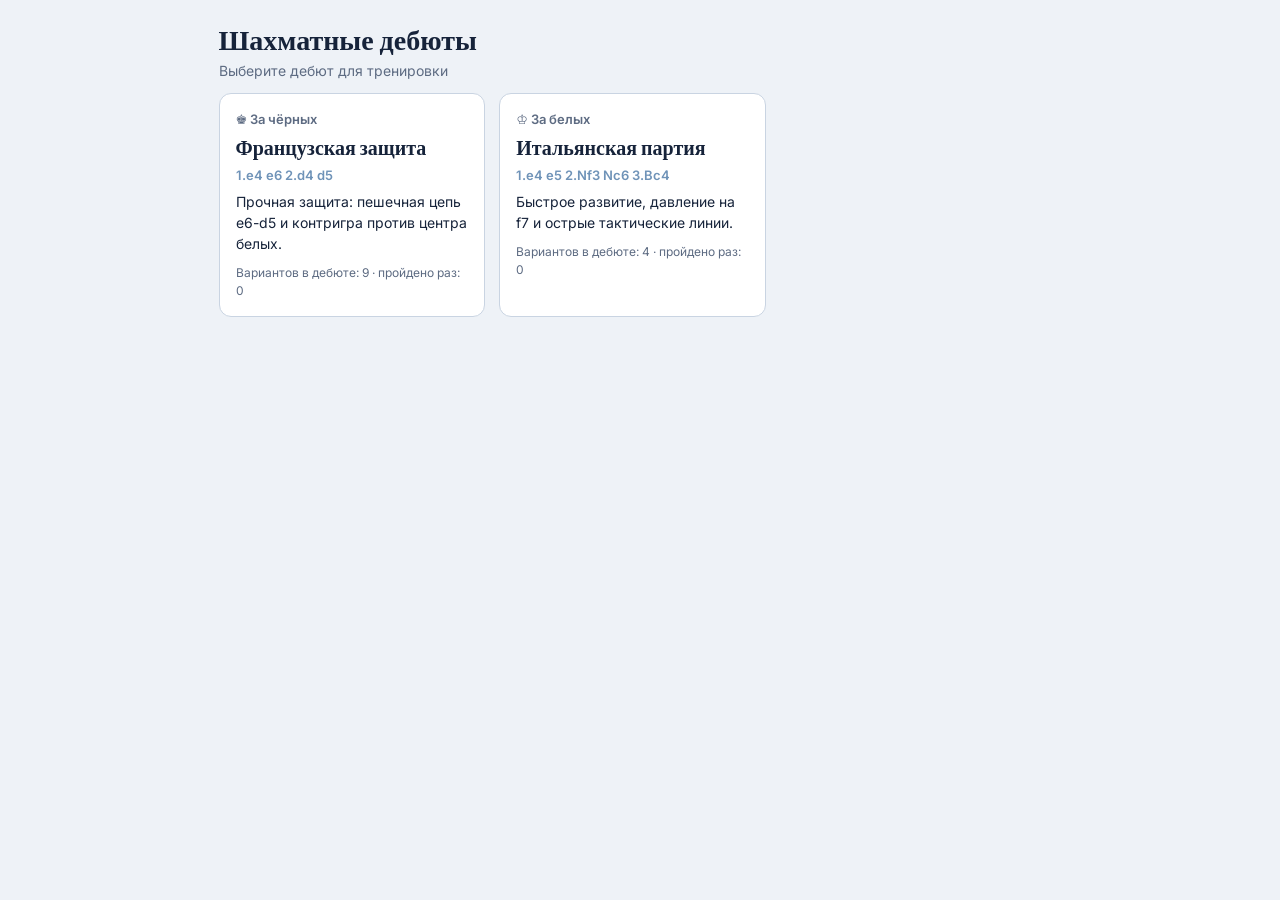
==== index.html @ 1d0654d7 "splitting into files, merging debuts" ====
<!DOCTYPE html>
<html lang="ru">
<head>
<meta charset="utf-8">
<meta name="viewport" content="width=device-width, initial-scale=1, viewport-fit=cover">
<title>Тренажёр шахматных дебютов</title>
<link rel="stylesheet" href="https://fonts.googleapis.com/css2?family=Fraunces:wght@500;700&family=Inter:wght@400;600&display=swap">
<link rel="stylesheet" href="style.css">
</head>
<body>
<div id="menu" class="menu"><h1>Шахматные дебюты</h1><p class="sub">Выберите дебют для тренировки</p><div class="cards" id="cards"></div></div>
<div class="wrap" id="trainer" hidden>
 <div>
  <button id="back">← Все дебюты</button>
  <h1 id="title" style="margin-top:12px"></h1>
  <p class="sub" id="sub"></p>
  <div id="board" role="grid" aria-label="Шахматная доска"></div>
 </div>
 <div>
  <div class="card">
   <label for="line">Вариант</label>
   <select id="line"></select>
   <div class="row">
    <button class="pri" id="start">Начать</button>
    <button id="hintBtn">Подсказка</button>
    <label class="chk" style="margin:0"><input type="checkbox" id="study"> Режим обучения (ходы подсвечены)</label>
   </div>
  </div>
  <div class="card"><div id="status">Выберите вариант и нажмите «Начать».</div><p id="idea"></p></div>
  <div class="card"><label>Ходы</label><div id="moves"></div></div>
  <div class="card"><label>Ваш прогресс</label><div class="stat" id="stats"></div></div>
 </div>
</div>
<script src="openings.js"></script>
<script src="app.js"></script>
</body>
</html>
---- style.css ----
:root{--bg:#eef2f7;--panel:#fff;--ink:#16233a;--mute:#5d6b82;--light:#dde6f0;--dark:#6f93b8;--ok:#2e9e6a;--bad:#d1495b;--hint:#e8b923;--line:#c9d4e2;
box-sizing:border-box;padding-top:env(safe-area-inset-top,0px);padding-bottom:env(safe-area-inset-bottom,0px)}
@media (prefers-color-scheme:dark){:root:not([data-theme="light"]){--bg:#0f1826;--panel:#17233a;--ink:#e8eef7;--mute:#97a6bd;--light:#b9c9dc;--dark:#4a6a90;--line:#2a3b58}}
html{scroll-padding-top:env(safe-area-inset-top,0px);scrollbar-gutter:stable}
*{box-sizing:border-box}
body{margin:0;background:var(--bg);color:var(--ink);font:16px/1.5 Inter,system-ui,sans-serif}
.wrap{max-width:980px;margin:0 auto;padding:16px;display:grid;gap:20px;grid-template-columns:minmax(0,1fr)}
@media(min-width:820px){.wrap{grid-template-columns:minmax(0,520px) minmax(0,1fr)}}
h1{font:700 28px/1.15 Fraunces,Georgia,serif;margin:0 0 4px}
.sub{color:var(--mute);margin:0 0 12px;font-size:14px}
#board{position:relative;display:grid;grid-template-columns:repeat(8,minmax(0,1fr));grid-template-rows:repeat(8,minmax(0,1fr));aspect-ratio:1;width:100%;border:3px solid var(--ink);border-radius:4px;overflow:hidden;user-select:none;touch-action:none}
.ghost{position:fixed;z-index:50;pointer-events:none;transform:translate(-50%,-50%);color:#0d1626;line-height:1;font-family:"Segoe UI Symbol","Noto Sans Symbols 2",serif}
.sq{position:relative;min-width:0;min-height:0;overflow:hidden;display:flex;align-items:center;justify-content:center;cursor:pointer;font-size:clamp(28px,8.2vw,56px);line-height:1}
.sq.l{background:var(--light)}.sq.d{background:var(--dark)}
.sq .p{pointer-events:none;font-family:"Segoe UI Symbol","Noto Sans Symbols 2",serif}
.sq .p.w{color:#fff;text-shadow:0 0 2px #000,0 0 2px #000,0 0 1px #000}
.sq .p.b{color:#0d1626}
.sq.sel{box-shadow:inset 0 0 0 4px var(--hint)}
.sq.last::after{content:"";position:absolute;inset:0;background:rgba(232,185,35,.35)}
.sq.hint{box-shadow:inset 0 0 0 4px var(--ok)}
.sq.bad{animation:sh .35s;box-shadow:inset 0 0 0 4px var(--bad)}
@keyframes sh{25%{transform:translateX(-4px)}75%{transform:translateX(4px)}}
.co{position:absolute;font:600 10px Inter,sans-serif;opacity:.7;pointer-events:none}
.co.r{top:2px;left:3px}.co.f{bottom:1px;right:3px}
.card{background:var(--panel);border:1px solid var(--line);border-radius:10px;padding:14px;margin-bottom:12px}
label{font-size:13px;color:var(--mute);display:block;margin-bottom:4px}
select,button{font:inherit;color:var(--ink);background:var(--bg);border:1px solid var(--line);border-radius:8px;padding:8px 12px}
select{width:100%}
button{cursor:pointer;font-weight:600}
button:hover{border-color:var(--dark)}
button.pri{background:var(--ink);color:var(--bg);border-color:var(--ink)}
:focus-visible{outline:3px solid var(--hint);outline-offset:2px}
.row{display:flex;gap:8px;flex-wrap:wrap;align-items:center;margin-top:10px}
.chk{display:flex;gap:6px;align-items:center;font-size:14px}
#status{font-weight:600;min-height:4.5em}
#status.ok{color:var(--ok)}#status.bad{color:var(--bad)}
#idea{font-size:15px;line-height:1.45;margin:8px 0 0;min-height:6.5em}
#moves{font:600 15px/1.2 Inter,system-ui,sans-serif;min-height:7em;max-height:18em;overflow:auto;border-radius:8px}
.mr{display:grid;grid-template-columns:2.6em 1fr 1fr;align-items:center}
.mr:nth-child(odd){background:rgba(127,127,127,.12)}
.mn{color:var(--mute);padding:7px 8px}
.mv{padding:7px 8px;border-radius:6px;min-height:2.2em}
.mv.cur{background:var(--ink);color:var(--bg)}
.fg{font-style:normal;margin-right:4px;font-size:1.15em}
.stat{font-size:13px;color:var(--mute)}
[hidden]{display:none!important}
.menu{max-width:860px;margin:0 auto;padding:24px 16px}
.cards{display:grid;gap:14px;grid-template-columns:repeat(auto-fill,minmax(250px,1fr))}
.oc{display:flex;flex-direction:column;gap:6px;text-align:left;background:var(--panel);border:1px solid var(--line);border-radius:12px;padding:16px;font-weight:400}
.oc:hover{border-color:var(--dark);transform:translateY(-2px)}
.oc b{font:700 20px/1.2 Fraunces,Georgia,serif}
.oc .bd{font-size:13px;font-weight:600;color:var(--mute)}
.oc .ln{font-size:13px;color:var(--dark);font-weight:600}
.oc .ds{font-size:14px}
.oc .pr{font-size:12px;color:var(--mute);margin-top:4px}
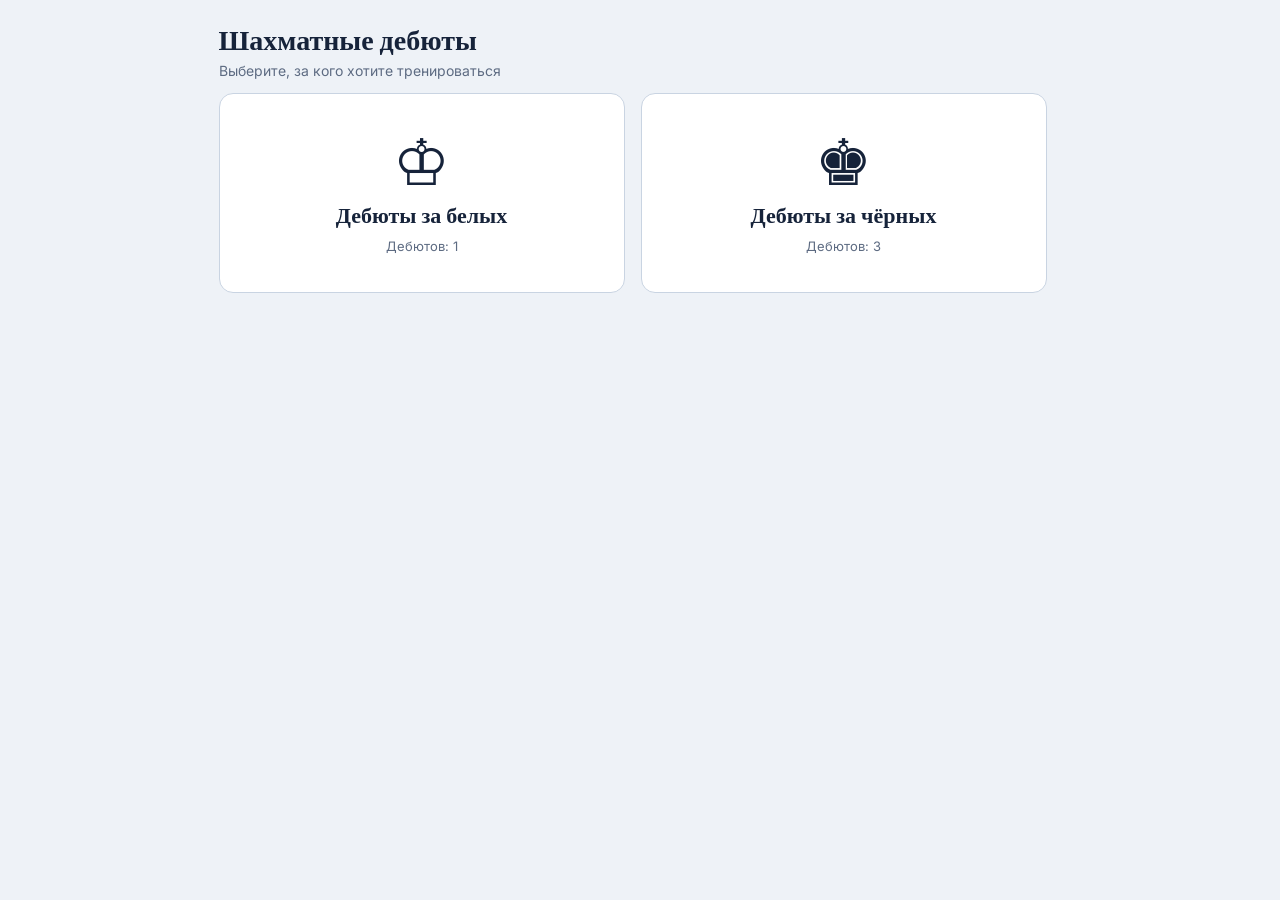
==== commit f77edd39: "Split opening selection by side: choose "White" or "Black" first" ====
--- a/index.html
+++ b/index.html
@@ -8,7 +8,12 @@
 <link rel="stylesheet" href="style.css">
 </head>
 <body>
-<div id="menu" class="menu"><h1>Шахматные дебюты</h1><p class="sub">Выберите дебют для тренировки</p><div class="cards" id="cards"></div></div>
+<div id="menu" class="menu">
+<button id="menuBack" hidden>← Назад</button>
+<h1 id="menuTitle">Шахматные дебюты</h1><p class="sub" id="menuSub"></p>
+<div class="sides" id="sides"></div>
+<div class="cards" id="cards" hidden></div>
+</div>
 <div class="wrap" id="trainer" hidden>
  <div>
   <button id="back">← Все дебюты</button>
--- a/style.css
+++ b/style.css
@@ -53,3 +53,13 @@
 .oc .ln{font-size:13px;color:var(--dark);font-weight:600}
 .oc .ds{font-size:14px}
 .oc .pr{font-size:12px;color:var(--mute);margin-top:4px}
+
+/* Экран выбора стороны */
+.sides{display:grid;gap:16px;grid-template-columns:repeat(auto-fit,minmax(240px,1fr));margin-top:8px}
+.sb{display:flex;flex-direction:column;align-items:center;gap:8px;padding:36px 16px;background:var(--panel);border:1px solid var(--line);border-radius:14px;font-weight:400}
+.sb:hover{border-color:var(--dark);transform:translateY(-2px)}
+.sb .ic{font-size:64px;line-height:1}
+.sb b{font:700 22px/1.2 Fraunces,Georgia,serif}
+.sb .pr{font-size:13px;color:var(--mute)}
+#menuBack{margin-bottom:12px}
+.empty{color:var(--mute)}
